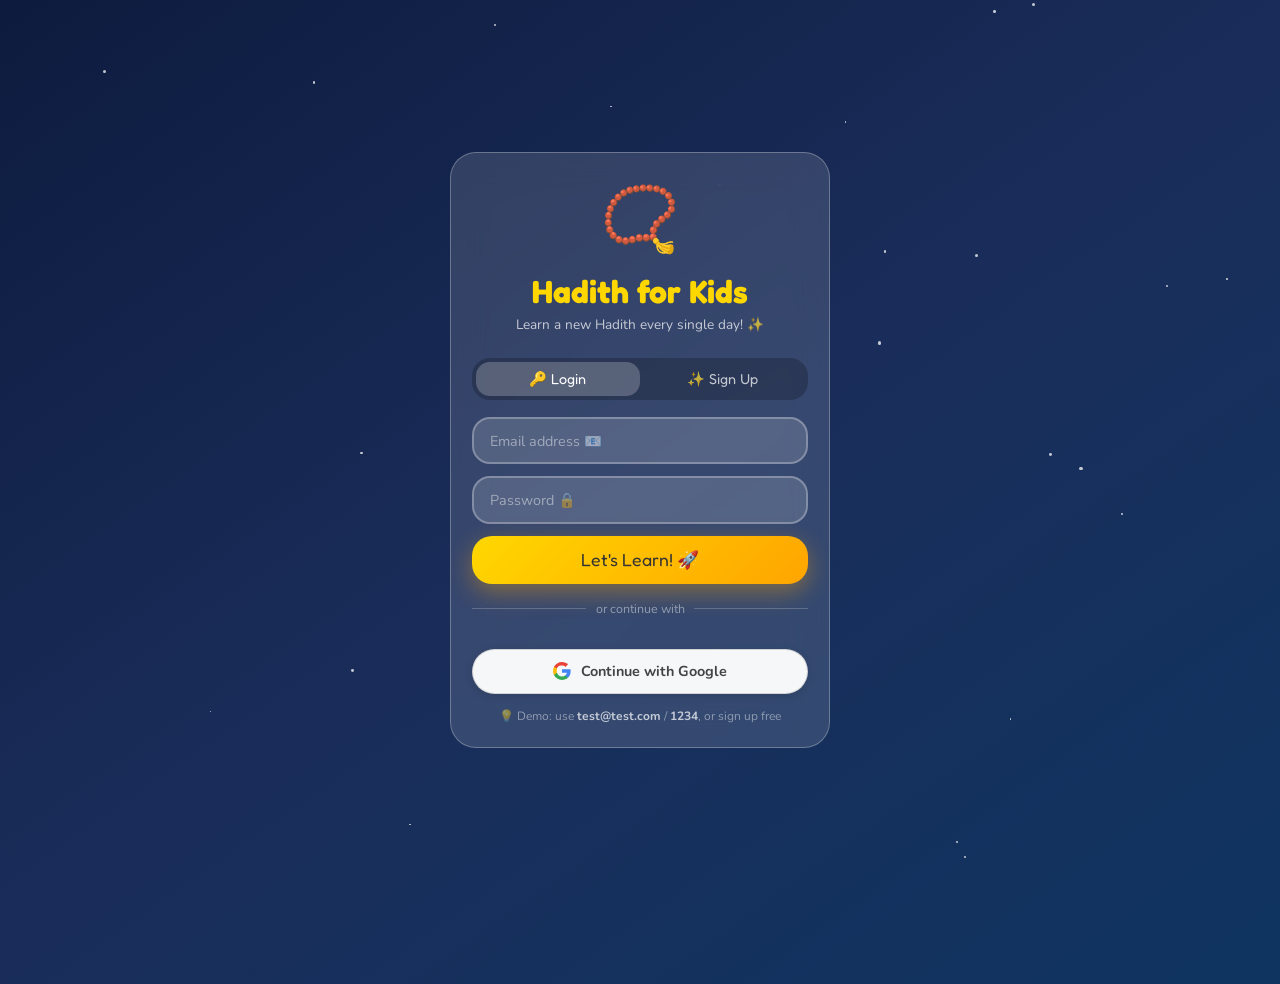
==== index.html @ 842387f3 "update all files" ====
<!DOCTYPE html>
<html lang="en">
<head>
  <meta charset="UTF-8" />
  <meta name="viewport" content="width=device-width, initial-scale=1.0" />
  <meta name="description" content="Hadith for Kids – Learn a new authentic Hadith every single day with quizzes, streaks, and badges!" />
  <title>Hadith for Kids</title>

  <!-- Google Fonts -->
  <link rel="preconnect" href="https://fonts.googleapis.com" />
  <link href="https://fonts.googleapis.com/css2?family=Fredoka+One&family=Nunito:wght@400;600;700;800&family=Amiri:wght@400;700&display=swap" rel="stylesheet" />

  <!-- Google Sign-In (GSI) -->
  <script src="https://accounts.google.com/gsi/client" async defer></script>

  <!-- App Styles -->
  <link rel="stylesheet" href="css/style.css" />

  <link rel="icon" href="data:image/svg+xml,<svg xmlns='http://www.w3.org/2000/svg' viewBox='0 0 100 100'><text y='.9em' font-size='90'>📿</text></svg>" />

</head>
<body>

  <!-- Stars background -->
  <div id="stars-bg" aria-hidden="true"></div>

  <!-- App wrapper -->
  <div id="app">

    <!-- ===== AUTH SCREEN ===== -->
    <section id="auth-screen" class="screen active">
      <div class="auth-card card-glass slide-up">
        <div class="auth-hero">
          <div class="auth-mascot">📿</div>
          <h1 class="auth-title">Hadith for Kids</h1>
          <p class="auth-sub">Learn a new Hadith every single day! ✨</p>
        </div>

        <!-- Tab toggle -->
        <div class="tab-toggle">
          <button class="tab-btn active" data-tab="login" onclick="switchTab('login')">🔑 Login</button>
          <button class="tab-btn" data-tab="signup" onclick="switchTab('signup')">✨ Sign Up</button>
        </div>

        <!-- Login form -->
        <div id="tab-login" class="tab-content active">
          <div class="form-group">
            <input type="email" id="login-email" class="input-field" placeholder="Email address 📧" autocomplete="email" />
          </div>
          <div class="form-group">
            <input type="password" id="login-password" class="input-field" placeholder="Password 🔒" autocomplete="current-password" />
          </div>
          <div id="login-error" class="error-msg hidden"></div>
          <button class="btn-primary" onclick="handleLogin()">Let's Learn! 🚀</button>
        </div>

        <!-- Sign up form -->
        <div id="tab-signup" class="tab-content hidden">
          <div class="form-group">
            <input type="text" id="signup-name" class="input-field" placeholder="Your name 😊" autocomplete="name" />
          </div>
          <div class="form-group">
            <input type="email" id="signup-email" class="input-field" placeholder="Email address 📧" autocomplete="email" />
          </div>
          <div class="form-group">
            <input type="password" id="signup-password" class="input-field" placeholder="Password 🔒" autocomplete="new-password" />
          </div>
          <div id="signup-error" class="error-msg hidden"></div>
          <button class="btn-primary" onclick="handleSignup()">Join the Journey! 🌟</button>
        </div>

        <!-- Google Sign-In -->
        <div class="divider"><span>or continue with</span></div>
        <div id="google-btn-container">
          <!-- Google One-Tap / button rendered here by GSI -->
          <div id="g_id_onload"
            data-client_id="394520757016-uearmb25qd6ofsj2ohbb96k57uudibam.apps.googleusercontent.com"
            data-context="signin"
            data-ux_mode="popup"
            data-callback="handleGoogleCredential"
            data-auto_prompt="false"
            data-itp_support="true">
          </div>
          <div class="g_id_signin"
            data-type="standard"
            data-shape="pill"
            data-theme="outline"
            data-text="continue_with"
            data-size="large"
            data-logo_alignment="left"
            data-width="320">
          </div>
          <!-- Fallback button — hidden automatically once GSI renders its iframe -->
          <button class="btn-google" id="google-fallback-btn" onclick="handleGoogleFallback()">
            <svg width="18" height="18" viewBox="0 0 18 18" fill="none" xmlns="http://www.w3.org/2000/svg" aria-hidden="true">
              <path d="M17.64 9.2c0-.637-.057-1.251-.164-1.84H9v3.481h4.844c-.209 1.125-.843 2.078-1.796 2.717v2.258h2.908C16.658 14.196 17.64 11.9 17.64 9.2z" fill="#4285F4"/>
              <path d="M9 18c2.43 0 4.467-.806 5.956-2.18l-2.909-2.259c-.806.54-1.837.86-3.047.86-2.344 0-4.328-1.584-5.036-3.711H.957v2.332C2.438 15.983 5.482 18 9 18z" fill="#34A853"/>
              <path d="M3.964 10.71A5.41 5.41 0 0 1 3.682 9c0-.593.102-1.17.282-1.71V4.958H.957A8.996 8.996 0 0 0 0 9c0 1.452.348 2.827.957 4.042l3.007-2.332z" fill="#FBBC05"/>
              <path d="M9 3.58c1.321 0 2.508.454 3.44 1.345l2.582-2.58C13.463.891 11.426 0 9 0 5.482 0 2.438 2.017.957 4.958L3.964 6.29C4.672 4.163 6.656 3.58 9 3.58z" fill="#EA4335"/>
            </svg>
            Continue with Google
          </button>
        </div>

        <p class="demo-note">💡 Demo: use <strong>test@test.com</strong> / <strong>1234</strong>, or sign up free</p>
      </div>
    </section>

    <!-- ===== MAIN APP ===== -->
    <section id="main-screen" class="screen hidden">

      <!-- Header -->
      <header class="app-header">
        <div class="header-left">
          <span class="app-logo">📿</span>
          <div>
            <div class="app-name">Hadith Kids</div>
            <div id="header-date" class="header-date"></div>
          </div>
        </div>
        <div class="header-right">
          <div id="streak-pill" class="streak-pill hidden">🔥 <span id="streak-count">0</span></div>
          <div class="avatar" id="header-avatar" title="Profile"></div>
          <button class="btn-logout" onclick="handleLogout()" title="Logout">↩</button>
        </div>
      </header>

      <!-- Streak banner -->
      <div id="streak-banner" class="streak-banner hidden slide-up"></div>

      <!-- Content area -->
      <main id="content-area">

        <!-- ── HADITH VIEW ── -->
        <div id="view-hadith" class="view active">

          <!-- Hadith card -->
          <div id="hadith-card" class="card-glass hadith-card slide-up">
            <div class="hadith-badge-row">
              <span class="today-badge">📅 Today's Hadith</span>
              <span id="hadith-source-label" class="source-label"></span>
            </div>
            <div id="loading-state" class="loading-state">
              <div class="loader"></div>
              <p>Fetching today's Hadith…</p>
            </div>
            <div id="hadith-content" class="hidden">
              <div id="hadith-emoji" class="hadith-emoji"></div>
              <div id="hadith-arabic" class="hadith-arabic"></div>
              <div id="hadith-text" class="hadith-text hadith-text-preview"></div>
              <button class="btn-read-full" id="btn-read-full" onclick="openHadithModal()">📖 Read Full Hadith</button>
              <div id="hadith-explanation" class="hadith-explanation"></div>
            </div>
            <div id="quiz-result-banner" class="quiz-result hidden"></div>
            <div id="quiz-area" class="hidden"></div>
            <div class="action-row">
              <button class="btn-action" id="btn-listen" onclick="speakHadith()">🔊 Listen</button>
              <button class="btn-action btn-quiz" id="btn-quiz" onclick="showQuiz()">🧠 Quiz</button>
              <button class="btn-action btn-learned" id="btn-learned" onclick="markLearned()">📌 Mark Learned</button>
            </div>
          </div>

          <!-- More hadiths strip -->
          <div class="section-title">📚 Recent Hadiths</div>
          <div id="recent-hadiths" class="recent-list"></div>
        </div>

        <!-- ── DASHBOARD VIEW ── -->
        <div id="view-dashboard" class="view hidden">
          <div class="card-glass slide-up" style="margin-bottom:1.2rem">
            <div class="dash-profile">
              <div class="avatar avatar-lg" id="dash-avatar"></div>
              <div>
                <div id="dash-greeting" class="dash-name"></div>
                <div class="dash-sub">Keep up the amazing work! 🌟</div>
              </div>
            </div>
            <div class="stats-grid">
              <div class="stat-card">
                <div class="stat-val" id="stat-streak">0 🔥</div>
                <div class="stat-label">Day Streak</div>
              </div>
              <div class="stat-card">
                <div class="stat-val" id="stat-learned">0 📖</div>
                <div class="stat-label">Total Learned</div>
              </div>
              <div class="stat-card">
                <div class="stat-val" id="stat-badges">0 🏅</div>
                <div class="stat-label">Badges</div>
              </div>
            </div>
            <div id="next-badge-area"></div>
          </div>

          <div class="section-title">🏅 Your Badges</div>
          <div id="badges-grid" class="badges-grid"></div>

          <button class="btn-primary" style="margin-top:1rem" onclick="switchView('hadith')">
            📖 Learn Today's Hadith!
          </button>
        </div>

      </main>

      <!-- Bottom nav -->
      <nav class="bottom-nav">
        <button class="nav-btn active" data-view="hadith" onclick="switchView('hadith')">
          <span class="nav-icon">📖</span>
          <span class="nav-label">Today</span>
          <div class="nav-dot"></div>
        </button>
        <button class="nav-btn" data-view="dashboard" onclick="switchView('dashboard')">
          <span class="nav-icon">🏅</span>
          <span class="nav-label">Progress</span>
          <div class="nav-dot"></div>
        </button>
      </nav>
    </section>

  </div><!-- /#app -->

  <!-- ===== FULL HADITH MODAL ===== -->
  <div id="hadith-modal-overlay" class="modal-overlay hidden" onclick="closeHadithModal(event)">
    <div class="modal-box card-glass" role="dialog" aria-modal="true" aria-labelledby="modal-title">
      <div class="modal-header">
        <span id="modal-source" class="modal-source-label"></span>
        <button class="modal-close-btn" onclick="closeHadithModal()" aria-label="Close">✕</button>
      </div>
      <div class="modal-body">
        <div id="modal-emoji" class="hadith-emoji" style="font-size:2.5rem;margin-bottom:.5rem"></div>
        <div id="modal-arabic" class="hadith-arabic modal-arabic"></div>
        <div id="modal-text" class="modal-full-text"></div>
        <div id="modal-explanation" class="hadith-explanation" style="margin-top:.9rem"></div>
      </div>
    </div>
  </div>

  <!-- App JS modules -->
  <script src="data.js"></script>
  <script src="auth.js"></script>
  <script src="hadith.js"></script>
  <script src="app.js"></script>
  
  <!-- Hide fallback Google button the moment GSI injects its iframe -->
  <script>
    (function () {
      const fallback = document.getElementById('google-fallback-btn');
      const container = document.getElementById('google-btn-container');

      // Watch for GSI injecting its iframe into the container
      const observer = new MutationObserver(() => {
        if (container.querySelector('iframe')) {
          fallback.style.display = 'none';
          observer.disconnect();
        }
      });
      observer.observe(container, { childList: true, subtree: true });

      // Hard fallback: if GSI never fires within 3s, give up watching
      setTimeout(() => observer.disconnect(), 3000);
    })();
  </script>

</body>
</html>
---- css/style.css ----
/* ============================================================
   HADITH FOR KIDS — style.css
   Night-sky theme · glassmorphism · kid-friendly
   ============================================================ */

@import url('https://fonts.googleapis.com/css2?family=Fredoka+One&family=Nunito:wght@400;600;700;800&family=Amiri:wght@400;700&display=swap');

/* ---------- Reset & Root ---------- */
*, *::before, *::after { box-sizing: border-box; margin: 0; padding: 0; }

:root {
  --sky-1: #0d1b3e;
  --sky-2: #1a2d5a;
  --sky-3: #0f3460;
  --gold:  #FFD700;
  --gold2: #FFA500;
  --white: #ffffff;
  --glass-bg: rgba(255,255,255,0.13);
  --glass-border: rgba(255,255,255,0.28);
  --text-main: #ffffff;
  --text-muted: rgba(255,255,255,0.72);
  --text-dim:   rgba(255,255,255,0.45);
  --green: #4CAF50;
  --red:   #f44336;
  --radius-card: 26px;
  --radius-btn:  20px;
  --font-display: 'Fredoka One', cursive;
  --font-body:    'Nunito', sans-serif;
  --font-arabic:  'Amiri', serif;
}

html { font-size: 16px; }

body {
  font-family: var(--font-body);
  background: linear-gradient(145deg, var(--sky-1) 0%, var(--sky-2) 50%, var(--sky-3) 100%);
  min-height: 100vh;
  color: var(--text-main);
  overflow-x: hidden;
}

/* ---------- Stars background ---------- */
#stars-bg {
  position: fixed; inset: 0; z-index: 0;
  pointer-events: none; overflow: hidden;
}
.star {
  position: absolute; border-radius: 50%;
  background: rgba(255,255,255,0.75);
  animation: twinkle var(--dur, 3s) var(--delay, 0s) ease-in-out infinite;
}
@keyframes twinkle {
  0%,100% { opacity:.25; transform:scale(1); }
  50%      { opacity:1;   transform:scale(1.6); }
}

/* ---------- Layout ---------- */
#app {
  position: relative; z-index: 1;
  max-width: 480px; margin: 0 auto;
  padding: 0 16px 84px;
  min-height: 100vh;
}

/* ---------- Screens ---------- */
.screen { width: 100%; }
.screen.hidden { display: none !important; }
.screen.active { display: block; }

/* ---------- Glass Card ---------- */
.card-glass {
  background: var(--glass-bg);
  backdrop-filter: blur(18px);
  -webkit-backdrop-filter: blur(18px);
  border: 1.5px solid var(--glass-border);
  border-radius: var(--radius-card);
  padding: 1.4rem 1.3rem;
}

/* ---------- Animations ---------- */
@keyframes slideUp {
  from { opacity:0; transform:translateY(28px); }
  to   { opacity:1; transform:translateY(0); }
}
@keyframes bounce {
  0%,100% { transform:translateY(0); }
  50%      { transform:translateY(-10px); }
}
@keyframes popIn {
  0%  { opacity:0; transform:scale(0.5) translateY(-16px); }
  70% { transform:scale(1.08) translateY(4px); }
  100%{ opacity:1; transform:scale(1) translateY(0); }
}
@keyframes spin {
  to { transform: rotate(360deg); }
}

.slide-up  { animation: slideUp .55s ease both; }
.pop-in    { animation: popIn  .5s  ease both; }

/* ============================================================
   AUTH SCREEN
   ============================================================ */
#auth-screen {
  display: flex;
  align-items: center;
  justify-content: center;
  min-height: 100vh;
  padding: 2rem 0;
}
.auth-card { max-width: 380px; width: 100%; }

.auth-hero  { text-align: center; margin-bottom: 1.5rem; }
.auth-mascot {
  font-size: 64px; display: block; margin-bottom: .5rem;
  animation: bounce 2.5s ease-in-out infinite;
}
.auth-title {
  font-family: var(--font-display);
  font-size: 2rem; color: var(--gold);
}
.auth-sub { font-size: .85rem; color: var(--text-muted); margin-top: .25rem; }

/* Tab toggle */
.tab-toggle {
  display: flex;
  background: rgba(0,0,0,0.22);
  border-radius: 18px;
  padding: 4px;
  margin-bottom: 1.1rem;
}
.tab-btn {
  flex: 1; padding: .5rem;
  background: transparent; border: none;
  border-radius: 14px; cursor: pointer;
  font-family: var(--font-display); font-size: .9rem;
  color: var(--text-muted); transition: all .22s;
}
.tab-btn.active {
  background: rgba(255,255,255,0.22);
  color: var(--white);
}

/* Tab content */
.tab-content.hidden { display: none; }
.tab-content.active { display: block; }

/* Form inputs */
.form-group { margin-bottom: .75rem; }
.input-field {
  width: 100%; padding: .72rem 1rem;
  background: rgba(255,255,255,0.15);
  border: 2px solid rgba(255,255,255,0.28);
  border-radius: 18px;
  color: var(--white); font-family: var(--font-body); font-size: .9rem;
  outline: none; transition: border-color .2s;
}
.input-field::placeholder { color: rgba(255,255,255,0.45); }
.input-field:focus { border-color: rgba(255,215,0,.7); }

/* Error msg */
.error-msg {
  background: rgba(244,67,54,.22);
  border: 1px solid rgba(244,67,54,.45);
  border-radius: 14px;
  padding: .5rem .85rem;
  font-size: .82rem; color: #FFCDD2;
  margin-bottom: .7rem;
}
.error-msg.hidden { display: none; }

/* Primary button */
.btn-primary {
  width: 100%; padding: .85rem;
  background: linear-gradient(135deg, var(--gold), var(--gold2));
  border: none; border-radius: var(--radius-btn);
  color: #333; font-family: var(--font-display); font-size: 1.1rem;
  cursor: pointer;
  box-shadow: 0 8px 24px rgba(255,165,0,.38);
  transition: transform .18s, box-shadow .18s;
}
.btn-primary:hover  { transform: translateY(-2px); box-shadow: 0 12px 28px rgba(255,165,0,.5); }
.btn-primary:active { transform: scale(.97); }

/* Divider */
.divider {
  display: flex; align-items: center;
  gap: .6rem; margin: 1rem 0;
  color: var(--text-dim); font-size: .78rem;
}
.divider::before, .divider::after {
  content: ''; flex: 1;
  height: 1px; background: rgba(255,255,255,.2);
}

/* Google button (fallback) */
.btn-google {
  width: 100%; padding: .72rem 1rem;
  background: rgba(255,255,255,.96);
  border: 1.5px solid rgba(0,0,0,.15);
  border-radius: 50px;
  color: #444; font-family: var(--font-body); font-size: .9rem; font-weight: 700;
  display: flex; align-items: center; justify-content: center; gap: 10px;
  cursor: pointer; transition: background .18s, box-shadow .18s;
  box-shadow: 0 2px 8px rgba(0,0,0,.12);
}
.btn-google:hover { background: #f5f5f5; box-shadow: 0 4px 14px rgba(0,0,0,.18); }

/* GIS rendered button wrapper alignment */
#google-btn-container { display: flex; flex-direction: column; align-items: center; gap: .5rem; }
.g_id_signin { width: 100% !important; }

.demo-note {
  margin-top: .9rem; text-align: center;
  font-size: .75rem; color: var(--text-dim);
}
.demo-note strong { color: var(--text-muted); }

/* ============================================================
   MAIN APP — HEADER
   ============================================================ */
.app-header {
  display: flex; align-items: center;
  justify-content: space-between;
  padding: 1.1rem 0 .9rem;
}
.header-left { display: flex; align-items: center; gap: 10px; }
.app-logo   { font-size: 1.6rem; }
.app-name   { font-family: var(--font-display); font-size: 1.2rem; color: var(--gold); line-height: 1; }
.header-date{ font-size: .72rem; color: var(--text-muted); }

.header-right { display: flex; align-items: center; gap: 8px; }

.streak-pill {
  background: rgba(255,80,0,.28);
  border: 2px solid rgba(255,150,0,.5);
  border-radius: 20px; padding: .22rem .7rem;
  font-family: var(--font-display); font-size: .85rem; color: var(--gold);
}
.streak-pill.hidden { display: none; }

/* Avatar */
.avatar {
  width: 38px; height: 38px; border-radius: 50%;
  display: flex; align-items: center; justify-content: center;
  font-size: .95rem; font-weight: 800; color: #fff;
  border: 2.5px solid rgba(255,255,255,.6);
  box-shadow: 0 3px 10px rgba(0,0,0,.2);
  flex-shrink: 0; cursor: default;
  font-family: var(--font-body);
}
.avatar-lg { width: 58px; height: 58px; font-size: 1.4rem; }

/* Logout */
.btn-logout {
  background: rgba(255,255,255,.1);
  border: 1px solid rgba(255,255,255,.22);
  border-radius: 14px; padding: .25rem .65rem;
  color: rgba(255,255,255,.65); font-size: 1rem; cursor: pointer;
  transition: background .18s;
}
.btn-logout:hover { background: rgba(255,255,255,.2); }

/* Streak banner */
.streak-banner {
  background: linear-gradient(135deg, rgba(255,80,0,.36), rgba(255,200,0,.24));
  border: 2px solid rgba(255,200,0,.45);
  border-radius: 22px; padding: .75rem 1.1rem;
  margin-bottom: 1rem; text-align: center;
  font-family: var(--font-display); font-size: 1rem; color: var(--gold);
}
.streak-banner.hidden { display: none; }

/* ============================================================
   HADITH CARD
   ============================================================ */
.hadith-card { margin-bottom: 1.2rem; }

.hadith-badge-row {
  display: flex; justify-content: space-between;
  align-items: center; margin-bottom: 1rem;
}
.today-badge {
  background: rgba(255,255,255,.22);
  border-radius: 20px; padding: .28rem .75rem;
  font-size: .75rem; color: #fff; font-weight: 700;
}
.source-label { font-size: .7rem; color: var(--text-dim); font-style: italic; }

/* Loading */
.loading-state {
  text-align: center; padding: 2rem 1rem;
  display: flex; flex-direction: column; align-items: center; gap: 1rem;
  color: var(--text-muted); font-size: .9rem;
}
.loader {
  width: 36px; height: 36px;
  border: 3.5px solid rgba(255,255,255,.2);
  border-top-color: var(--gold);
  border-radius: 50%;
  animation: spin .9s linear infinite;
}

/* Hadith content */
.hadith-emoji {
  font-size: 60px; text-align: center; margin-bottom: .6rem;
  animation: bounce 2.5s ease-in-out infinite;
}
.hadith-arabic {
  font-family: var(--font-arabic);
  font-size: 1.35rem; direction: rtl;
  text-align: center; line-height: 2;
  background: rgba(0,0,0,.14);
  border-radius: 16px; padding: .75rem 1rem;
  margin-bottom: .9rem; color: #fff; letter-spacing: .5px;
}
.hadith-text {
  font-family: var(--font-display);
  font-size: 1.15rem; color: var(--gold);
  text-align: center; line-height: 1.45;
  margin-bottom: .75rem;
}
.hadith-explanation {
  font-size: .88rem; color: rgba(255,255,255,.88);
  line-height: 1.65;
  background: rgba(0,0,0,.1);
  border-radius: 16px; padding: .75rem 1rem;
  margin-bottom: .5rem;
}

/* Quiz result */
.quiz-result {
  border-radius: 16px; padding: .7rem 1rem;
  text-align: center; margin-bottom: .9rem;
  font-family: var(--font-display); font-size: 1rem;
}
.quiz-result.correct {
  background: rgba(76,175,80,.3);
  border: 2px solid var(--green);
  color: #b9f6ca;
}
.quiz-result.wrong {
  background: rgba(244,67,54,.25);
  border: 2px solid var(--red);
  color: #ffcdd2;
}
.quiz-result.hidden { display: none; }

/* Quiz area */
#quiz-area { margin-bottom: .9rem; }
.quiz-question {
  font-family: var(--font-display);
  font-size: 1rem; color: #fff; margin-bottom: .9rem;
}
.quiz-options { display: flex; flex-direction: column; gap: 9px; }
.quiz-option {
  background: rgba(255,255,255,.17);
  border: 2px solid rgba(255,255,255,.28);
  border-radius: 15px; padding: .6rem .95rem;
  color: #fff; font-family: var(--font-body); font-size: .88rem;
  text-align: left; cursor: pointer; transition: all .18s;
}
.quiz-option:hover  { background: rgba(255,255,255,.28); }
.quiz-option.selected{ border-color: var(--gold); background: rgba(255,215,0,.2); }
.quiz-option.correct { border-color: var(--green); background: rgba(76,175,80,.3); }
.quiz-option.wrong   { border-color: var(--red);   background: rgba(244,67,54,.25); }
.quiz-submit {
  margin-top: .85rem; width: 100%;
  background: rgba(255,215,0,.22);
  border: 2px solid rgba(255,215,0,.5);
  border-radius: 18px; padding: .65rem;
  color: var(--gold); font-family: var(--font-display); font-size: .95rem;
  cursor: pointer; transition: all .2s;
}
.quiz-submit:disabled { opacity: .45; cursor: default; }
.quiz-submit:not(:disabled):hover { background: rgba(255,215,0,.35); }

/* Action row */
.action-row {
  display: flex; gap: 9px; flex-wrap: wrap;
  margin-top: .6rem;
}
.btn-action {
  flex: 1; min-width: 100px;
  background: rgba(255,255,255,.18);
  border: 2px solid rgba(255,255,255,.35);
  border-radius: 18px; padding: .58rem .5rem;
  color: #fff; font-family: var(--font-display); font-size: .88rem;
  cursor: pointer; transition: all .2s;
}
.btn-action:hover { background: rgba(255,255,255,.3); }
.btn-quiz { border-color: rgba(255,215,0,.55); color: var(--gold); }
.btn-learned { }
.btn-learned.done {
  background: rgba(76,175,80,.35);
  border-color: var(--green); color: #b9f6ca;
  cursor: default;
}
.btn-action.speaking { background: rgba(255,255,255,.35); }

/* Recent hadiths */
.section-title {
  font-family: var(--font-display);
  font-size: 1rem; color: rgba(255,255,255,.72);
  margin-bottom: .7rem;
}
.recent-list { display: flex; flex-direction: column; gap: 10px; margin-bottom: 1rem; }
.recent-item {
  background: rgba(255,255,255,.1);
  border: 1px solid rgba(255,255,255,.18);
  border-radius: 18px; padding: .75rem 1rem;
  display: flex; align-items: center; gap: 12px;
}
.recent-emoji { font-size: 1.6rem; flex-shrink: 0; }
.recent-text  { font-family: var(--font-display); font-size: .85rem; color: var(--gold); line-height: 1.3; }
.recent-src   { font-size: .7rem; color: var(--text-dim); margin-top: 2px; }

/* ============================================================
   DASHBOARD
   ============================================================ */
.dash-profile {
  display: flex; align-items: center; gap: 14px;
  margin-bottom: 1.1rem;
}
.dash-name { font-family: var(--font-display); font-size: 1.25rem; color: #fff; }
.dash-sub  { font-size: .8rem; color: var(--text-muted); }

.stats-grid {
  display: grid; grid-template-columns: repeat(3,1fr);
  gap: 10px; margin-bottom: 1.1rem;
}
.stat-card {
  background: rgba(0,0,0,.18);
  border-radius: 18px; padding: .75rem .5rem;
  text-align: center;
}
.stat-val   { font-family: var(--font-display); font-size: 1.25rem; color: var(--gold); }
.stat-label { font-size: .68rem; color: var(--text-muted); margin-top: 2px; }

/* Next badge progress */
#next-badge-area { }
.next-badge-label {
  font-size: .78rem; color: var(--text-muted);
  margin-bottom: 5px;
}
.progress-bar-wrap {
  background: rgba(255,255,255,.2);
  border-radius: 20px; height: 11px; overflow: hidden;
}
.progress-bar-fill {
  height: 100%; border-radius: 20px;
  transition: width 1s cubic-bezier(.4,0,.2,1);
  position: relative;
}
.progress-knob {
  position: absolute; right: 0; top: 50%;
  transform: translate(50%,-50%);
  width: 15px; height: 15px; border-radius: 50%;
  background: #fff; border: 3px solid currentColor;
  box-shadow: 0 2px 6px rgba(0,0,0,.2);
}

/* Badges grid */
.badges-grid {
  display: grid; grid-template-columns: 1fr 1fr;
  gap: 11px; margin-bottom: .5rem;
}
.badge-card {
  border-radius: 20px; padding: .9rem .75rem;
  text-align: center; transition: all .3s;
}
.badge-card.earned {
  border-width: 2px; border-style: solid;
  transform: scale(1.02);
}
.badge-card.locked {
  background: rgba(255,255,255,.08);
  border: 2px dashed rgba(255,255,255,.25);
  opacity: .75;
}
.badge-emoji { font-size: 2.2rem; margin-bottom: 6px; }
.badge-card.locked .badge-emoji { filter: grayscale(1) opacity(.4); }
.badge-name {
  font-family: var(--font-display); font-size: .85rem;
  margin-bottom: 3px;
}
.badge-desc { font-size: .7rem; color: var(--text-muted); margin-bottom: 7px; }
.badge-earned-label { font-size: .75rem; font-weight: 700; }

/* ============================================================
   BOTTOM NAV
   ============================================================ */
.bottom-nav {
  position: fixed; bottom: 0; left: 0; right: 0;
  background: rgba(10,14,40,.94);
  backdrop-filter: blur(18px);
  border-top: 1px solid rgba(255,255,255,.1);
  display: flex; z-index: 100;
}
.nav-btn {
  flex: 1; padding: .7rem .5rem .55rem;
  background: transparent; border: none; cursor: pointer;
  display: flex; flex-direction: column; align-items: center; gap: 3px;
  opacity: .5; transition: opacity .2s;
}
.nav-btn.active { opacity: 1; }
.nav-icon  { font-size: 1.3rem; }
.nav-label { font-family: var(--font-display); font-size: .7rem; color: var(--gold); }
.nav-dot {
  width: 18px; height: 3px; border-radius: 2px;
  background: transparent; margin-top: 2px;
  transition: background .2s;
}
.nav-btn.active .nav-dot { background: var(--gold); }

/* ============================================================
   VIEWS
   ============================================================ */
.view { display: none; }
.view.active { display: block; }

/* ============================================================
   UTILITIES
   ============================================================ */
.hidden { display: none !important; }

/* Scrollbar */
::-webkit-scrollbar { width: 5px; }
::-webkit-scrollbar-track  { background: transparent; }
::-webkit-scrollbar-thumb  { background: rgba(255,255,255,.2); border-radius: 10px; }

/* ============================================================
   RESPONSIVE
   ============================================================ */
@media (max-width: 380px) {
  .stats-grid { grid-template-columns: 1fr 1fr; }
  .badges-grid { grid-template-columns: 1fr 1fr; }
  .btn-action { font-size: .78rem; }
}

/* streak-banner styles defined above near line 265 */

/* ============================================================
   READ FULL BUTTON
   ============================================================ */
.hadith-text-preview {
  display: -webkit-box;
  -webkit-line-clamp: 3;
  -webkit-box-orient: vertical;
  overflow: hidden;
}

.btn-read-full {
  display: inline-block;
  margin: .35rem 0 .7rem;
  padding: .3rem .9rem;
  background: rgba(255, 215, 0, .15);
  border: 1.5px solid rgba(255, 215, 0, .5);
  border-radius: 20px;
  color: var(--gold);
  font-family: var(--font-display);
  font-size: .8rem;
  cursor: pointer;
  transition: background .18s, transform .15s;
}
.btn-read-full:hover {
  background: rgba(255, 215, 0, .28);
  transform: translateY(-1px);
}

/* ============================================================
   HADITH MODAL
   ============================================================ */
.modal-overlay {
  position: fixed; inset: 0; z-index: 500;
  background: rgba(5, 10, 30, .75);
  backdrop-filter: blur(6px);
  -webkit-backdrop-filter: blur(6px);
  display: flex; align-items: center; justify-content: center;
  padding: 1.2rem;
  animation: fadeIn .22s ease both;
}
.modal-overlay.hidden { display: none !important; }

@keyframes fadeIn {
  from { opacity: 0; }
  to   { opacity: 1; }
}

.modal-box {
  width: 100%; max-width: 460px;
  max-height: 82vh;
  display: flex; flex-direction: column;
  animation: modalSlideUp .28s cubic-bezier(.34,1.3,.64,1) both;
  padding: 0;
  overflow: hidden;
}

@keyframes modalSlideUp {
  from { opacity: 0; transform: translateY(40px) scale(.96); }
  to   { opacity: 1; transform: translateY(0)   scale(1); }
}

.modal-header {
  display: flex; align-items: center; justify-content: space-between;
  padding: 1rem 1.2rem .75rem;
  border-bottom: 1px solid rgba(255,255,255,.12);
  flex-shrink: 0;
}
.modal-source-label {
  font-size: .75rem; color: var(--text-dim); font-style: italic;
}
.modal-close-btn {
  width: 32px; height: 32px; border-radius: 50%;
  background: rgba(255,255,255,.12);
  border: 1px solid rgba(255,255,255,.22);
  color: rgba(255,255,255,.8); font-size: .95rem;
  cursor: pointer; display: flex; align-items: center; justify-content: center;
  transition: background .18s, transform .15s;
  flex-shrink: 0;
}
.modal-close-btn:hover { background: rgba(255,255,255,.25); transform: scale(1.1); }

.modal-body {
  overflow-y: auto; padding: 1rem 1.2rem 1.4rem;
  -webkit-overflow-scrolling: touch;
}
.modal-body::-webkit-scrollbar { width: 4px; }
.modal-body::-webkit-scrollbar-thumb { background: rgba(255,255,255,.2); border-radius: 4px; }

.modal-arabic {
  font-size: 1.45rem !important;
  margin-bottom: 1rem !important;
}

.modal-full-text {
  font-family: var(--font-display);
  font-size: 1.1rem; color: var(--gold);
  line-height: 1.6; text-align: center;
  background: rgba(0,0,0,.12);
  border-radius: 16px; padding: .9rem 1rem;
}
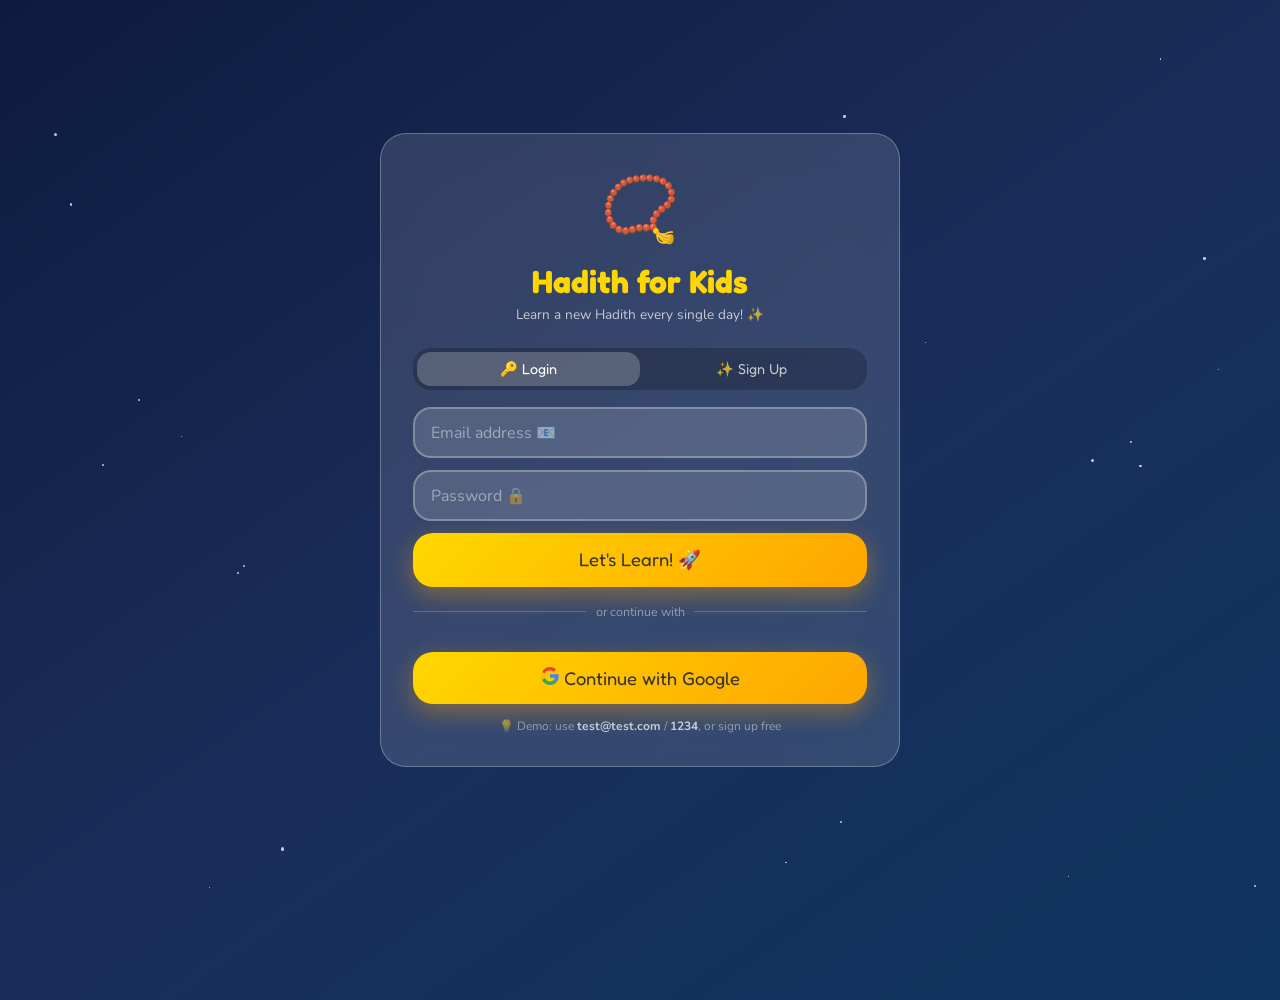
==== commit 3a68c947: "update all files" ====
--- a/index.html
+++ b/index.html
@@ -91,7 +91,7 @@
             data-width="320">
           </div>
           <!-- Fallback button — hidden automatically once GSI renders its iframe -->
-          <button class="btn-google" id="google-fallback-btn" onclick="handleGoogleFallback()">
+          <button class="btn-primary" id="google-fallback-btn" onclick="handleGoogleFallback()">
             <svg width="18" height="18" viewBox="0 0 18 18" fill="none" xmlns="http://www.w3.org/2000/svg" aria-hidden="true">
               <path d="M17.64 9.2c0-.637-.057-1.251-.164-1.84H9v3.481h4.844c-.209 1.125-.843 2.078-1.796 2.717v2.258h2.908C16.658 14.196 17.64 11.9 17.64 9.2z" fill="#4285F4"/>
               <path d="M9 18c2.43 0 4.467-.806 5.956-2.18l-2.909-2.259c-.806.54-1.837.86-3.047.86-2.344 0-4.328-1.584-5.036-3.711H.957v2.332C2.438 15.983 5.482 18 9 18z" fill="#34A853"/>
--- a/css/style.css
+++ b/css/style.css
@@ -29,14 +29,19 @@
   --font-arabic:  'Amiri', serif;
 }
 
-html { font-size: 16px; }
+html {
+  font-size: 16px;
+}
 
 body {
   font-family: var(--font-body);
   background: linear-gradient(145deg, var(--sky-1) 0%, var(--sky-2) 50%, var(--sky-3) 100%);
   min-height: 100vh;
+  min-height: 100dvh; /* respect dynamic viewport on mobile browsers */
   color: var(--text-main);
   overflow-x: hidden;
+  -webkit-text-size-adjust: 100%; /* prevent iOS auto font-size boost */
+  text-size-adjust: 100%;
 }
 
 /* ---------- Stars background ---------- */
@@ -60,6 +65,15 @@
   max-width: 480px; margin: 0 auto;
   padding: 0 16px 84px;
   min-height: 100vh;
+  min-height: 100dvh;
+}
+
+/* On tablet / desktop: allow slightly wider card and breathing room */
+@media (min-width: 600px) {
+  #app { max-width: 560px; padding: 0 24px 84px; }
+}
+@media (min-width: 900px) {
+  #app { max-width: 640px; padding: 0 32px 100px; }
 }
 
 /* ---------- Screens ---------- */
@@ -106,9 +120,17 @@
   align-items: center;
   justify-content: center;
   min-height: 100vh;
-  padding: 2rem 0;
-}
-.auth-card { max-width: 380px; width: 100%; }
+  min-height: 100dvh;
+  padding: 1.5rem 16px;
+}
+.auth-card {
+  max-width: 380px; width: 100%;
+}
+
+/* Tablet+: wider auth card */
+@media (min-width: 600px) {
+  .auth-card { max-width: 440px; }
+}
 
 .auth-hero  { text-align: center; margin-bottom: 1.5rem; }
 .auth-mascot {
@@ -135,6 +157,8 @@
   border-radius: 14px; cursor: pointer;
   font-family: var(--font-display); font-size: .9rem;
   color: var(--text-muted); transition: all .22s;
+  touch-action: manipulation;
+  -webkit-tap-highlight-color: transparent;
 }
 .tab-btn.active {
   background: rgba(255,255,255,0.22);
@@ -148,12 +172,17 @@
 /* Form inputs */
 .form-group { margin-bottom: .75rem; }
 .input-field {
-  width: 100%; padding: .72rem 1rem;
+  width: 100%; padding: .78rem 1rem;
   background: rgba(255,255,255,0.15);
   border: 2px solid rgba(255,255,255,0.28);
   border-radius: 18px;
-  color: var(--white); font-family: var(--font-body); font-size: .9rem;
+  color: var(--white); font-family: var(--font-body);
+  /* 16px minimum prevents iOS Safari from zooming on focus */
+  font-size: max(1rem, 16px);
   outline: none; transition: border-color .2s;
+  /* Remove iOS default styling */
+  -webkit-appearance: none;
+  appearance: none;
 }
 .input-field::placeholder { color: rgba(255,255,255,0.45); }
 .input-field:focus { border-color: rgba(255,215,0,.7); }
@@ -178,6 +207,8 @@
   cursor: pointer;
   box-shadow: 0 8px 24px rgba(255,165,0,.38);
   transition: transform .18s, box-shadow .18s;
+  touch-action: manipulation;
+  -webkit-tap-highlight-color: transparent;
 }
 .btn-primary:hover  { transform: translateY(-2px); box-shadow: 0 12px 28px rgba(255,165,0,.5); }
 .btn-primary:active { transform: scale(.97); }
@@ -207,7 +238,7 @@
 .btn-google:hover { background: #f5f5f5; box-shadow: 0 4px 14px rgba(0,0,0,.18); }
 
 /* GIS rendered button wrapper alignment */
-#google-btn-container { display: flex; flex-direction: column; align-items: center; gap: .5rem; }
+#google-btn-container { display: flex; flex-direction: column; align-items: stretch; gap: .5rem; }
 .g_id_signin { width: 100% !important; }
 
 .demo-note {
@@ -387,6 +418,8 @@
   border-radius: 18px; padding: .58rem .5rem;
   color: #fff; font-family: var(--font-display); font-size: .88rem;
   cursor: pointer; transition: all .2s;
+  touch-action: manipulation;
+  -webkit-tap-highlight-color: transparent;
 }
 .btn-action:hover { background: rgba(255,255,255,.3); }
 .btn-quiz { border-color: rgba(255,215,0,.55); color: var(--gold); }
@@ -494,14 +527,21 @@
   position: fixed; bottom: 0; left: 0; right: 0;
   background: rgba(10,14,40,.94);
   backdrop-filter: blur(18px);
+  -webkit-backdrop-filter: blur(18px);
   border-top: 1px solid rgba(255,255,255,.1);
   display: flex; z-index: 100;
+  /* iPhone notch / home-bar safe area */
+  padding-bottom: env(safe-area-inset-bottom, 0px);
 }
 .nav-btn {
   flex: 1; padding: .7rem .5rem .55rem;
   background: transparent; border: none; cursor: pointer;
   display: flex; flex-direction: column; align-items: center; gap: 3px;
   opacity: .5; transition: opacity .2s;
+  /* ensure large enough tap target */
+  min-height: 56px;
+  touch-action: manipulation;
+  -webkit-tap-highlight-color: transparent;
 }
 .nav-btn.active { opacity: 1; }
 .nav-icon  { font-size: 1.3rem; }
@@ -513,6 +553,11 @@
 }
 .nav-btn.active .nav-dot { background: var(--gold); }
 
+/* Account for safe area in app bottom padding */
+@supports (padding-bottom: env(safe-area-inset-bottom)) {
+  #app { padding-bottom: calc(84px + env(safe-area-inset-bottom)); }
+}
+
 /* ============================================================
    VIEWS
    ============================================================ */
@@ -530,12 +575,105 @@
 ::-webkit-scrollbar-thumb  { background: rgba(255,255,255,.2); border-radius: 10px; }
 
 /* ============================================================
-   RESPONSIVE
-   ============================================================ */
-@media (max-width: 380px) {
-  .stats-grid { grid-template-columns: 1fr 1fr; }
-  .badges-grid { grid-template-columns: 1fr 1fr; }
-  .btn-action { font-size: .78rem; }
+   RESPONSIVE — SCALE UP ONLY, NOTHING SHRINKS
+   ============================================================ */
+
+/* ── Tablet (600px+) ── */
+@media (min-width: 600px) {
+  #app            { max-width: 580px; padding: 0 24px 90px; }
+  .auth-card      { max-width: 460px; }
+  .modal-box      { max-width: 500px; }
+}
+
+/* ── Tablet landscape / small desktop (768px+) ── */
+@media (min-width: 768px) {
+  #app            { max-width: 660px; padding: 0 32px 100px; }
+  .auth-card      { max-width: 520px; }
+
+  /* Header */
+  .app-header     { padding: 1.3rem 0 1rem; }
+  .app-name       { font-size: 1.35rem; }
+  .app-logo       { font-size: 1.9rem; }
+  .header-date    { font-size: .8rem; }
+  .streak-pill    { font-size: .95rem; padding: .28rem .9rem; }
+  .avatar         { width: 44px; height: 44px; }
+
+  /* Cards */
+  .card-glass     { padding: 1.8rem 1.7rem; }
+
+  /* Hadith */
+  .hadith-emoji   { font-size: 72px; }
+  .hadith-arabic  { font-size: 1.5rem; }
+  .hadith-text    { font-size: 1.2rem; }
+  .hadith-explanation { font-size: .95rem; }
+
+  /* Action buttons — keep all 3 in one row, never wrap */
+  .action-row     { flex-wrap: nowrap; gap: 12px; }
+  .btn-action     { font-size: .95rem; padding: .7rem .8rem; min-width: 0; }
+
+  /* Quiz */
+  .quiz-question  { font-size: 1.05rem; }
+  .quiz-option    { font-size: .92rem; padding: .7rem 1.1rem; }
+
+  /* Dashboard */
+  .stat-val       { font-size: 1.4rem; }
+  .stat-label     { font-size: .75rem; }
+  .dash-name      { font-size: 1.4rem; }
+  .avatar-lg      { width: 68px; height: 68px; font-size: 1.6rem; }
+
+  /* Badges — 2 per row stays fine, just bigger cards */
+  .badge-emoji    { font-size: 2.6rem; }
+  .badge-name     { font-size: .92rem; }
+  .badge-desc     { font-size: .76rem; }
+
+  /* Modal */
+  .modal-box      { max-width: 540px; max-height: 88vh; }
+  .modal-full-text{ font-size: 1.15rem; }
+  .modal-arabic   { font-size: 1.6rem !important; }
+
+  /* Buttons */
+  .btn-primary    { font-size: 1.15rem; padding: .95rem; }
+  .btn-read-full  { font-size: .88rem; padding: .38rem 1.1rem; }
+
+  /* Recent list */
+  .recent-item    { padding: .9rem 1.2rem; }
+  .recent-emoji   { font-size: 1.8rem; }
+  .recent-text    { font-size: .92rem; }
+
+  /* Nav */
+  .nav-icon       { font-size: 1.5rem; }
+  .nav-label      { font-size: .78rem; }
+}
+
+/* ── Desktop (1024px+) ── */
+@media (min-width: 1024px) {
+  #app            { max-width: 740px; padding: 0 40px 100px; }
+
+  .hadith-emoji   { font-size: 80px; }
+  .hadith-arabic  { font-size: 1.65rem; }
+  .hadith-text    { font-size: 1.25rem; }
+  .card-glass     { padding: 2rem 2rem; }
+
+  .stat-val       { font-size: 1.55rem; }
+  .badges-grid    { grid-template-columns: repeat(4, 1fr); gap: 14px; }
+  .badge-emoji    { font-size: 2.8rem; }
+
+  .modal-box      { max-width: 600px; }
+  .modal-full-text{ font-size: 1.2rem; }
+  .modal-arabic   { font-size: 1.75rem !important; }
+}
+
+/* ── Touch device: remove sticky hover states ── */
+@media (hover: none) and (pointer: coarse) {
+  .btn-primary:hover,
+  .btn-action:hover,
+  .quiz-option:hover,
+  .btn-read-full:hover,
+  .btn-google:hover,
+  .btn-logout:hover,
+  .modal-close-btn:hover { transform: none; box-shadow: none; }
+  .btn-primary:active { transform: scale(.97); }
+  .btn-action:active  { background: rgba(255,255,255,.3); }
 }
 
 /* streak-banner styles defined above near line 265 */
@@ -548,6 +686,13 @@
   -webkit-line-clamp: 3;
   -webkit-box-orient: vertical;
   overflow: hidden;
+}
+
+/* Append closing quote visually after clamped text */
+.hadith-text-preview::after {
+  content: '"';
+  font-family: var(--font-display);
+  color: var(--gold);
 }
 
 .btn-read-full {
@@ -577,7 +722,7 @@
   backdrop-filter: blur(6px);
   -webkit-backdrop-filter: blur(6px);
   display: flex; align-items: center; justify-content: center;
-  padding: 1.2rem;
+  padding: 1rem;
   animation: fadeIn .22s ease both;
 }
 .modal-overlay.hidden { display: none !important; }
@@ -589,11 +734,24 @@
 
 .modal-box {
   width: 100%; max-width: 460px;
-  max-height: 82vh;
+  /* Use dvh so the modal respects the actual visible viewport on mobile */
+  max-height: 90dvh;
+  max-height: 90vh; /* fallback */
   display: flex; flex-direction: column;
   animation: modalSlideUp .28s cubic-bezier(.34,1.3,.64,1) both;
   padding: 0;
   overflow: hidden;
+}
+
+/* On very small phones: full-screen sheet instead of centered dialog */
+@media (max-height: 600px), (max-width: 360px) {
+  .modal-overlay { align-items: flex-end; padding: 0; }
+  .modal-box {
+    max-width: 100%; width: 100%;
+    max-height: 94dvh; max-height: 94vh;
+    border-bottom-left-radius: 0;
+    border-bottom-right-radius: 0;
+  }
 }
 
 @keyframes modalSlideUp {
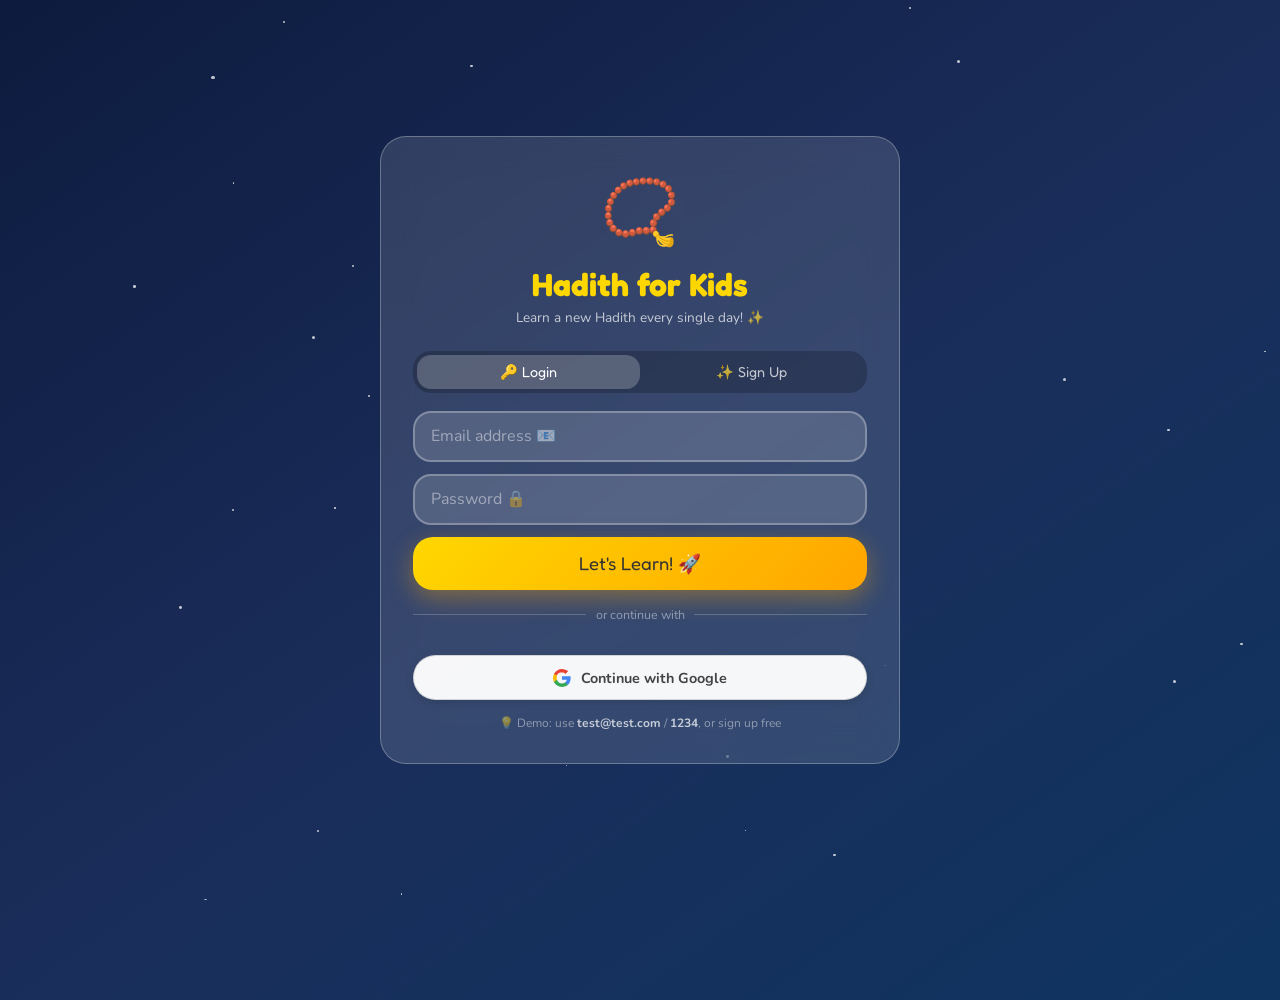
==== commit 26bfc693: "update all files" ====
--- a/index.html
+++ b/index.html
@@ -91,7 +91,7 @@
             data-width="320">
           </div>
           <!-- Fallback button — hidden automatically once GSI renders its iframe -->
-          <button class="btn-primary" id="google-fallback-btn" onclick="handleGoogleFallback()">
+          <button class="btn-google" id="google-fallback-btn" onclick="handleGoogleFallback()">
             <svg width="18" height="18" viewBox="0 0 18 18" fill="none" xmlns="http://www.w3.org/2000/svg" aria-hidden="true">
               <path d="M17.64 9.2c0-.637-.057-1.251-.164-1.84H9v3.481h4.844c-.209 1.125-.843 2.078-1.796 2.717v2.258h2.908C16.658 14.196 17.64 11.9 17.64 9.2z" fill="#4285F4"/>
               <path d="M9 18c2.43 0 4.467-.806 5.956-2.18l-2.909-2.259c-.806.54-1.837.86-3.047.86-2.344 0-4.328-1.584-5.036-3.711H.957v2.332C2.438 15.983 5.482 18 9 18z" fill="#34A853"/>
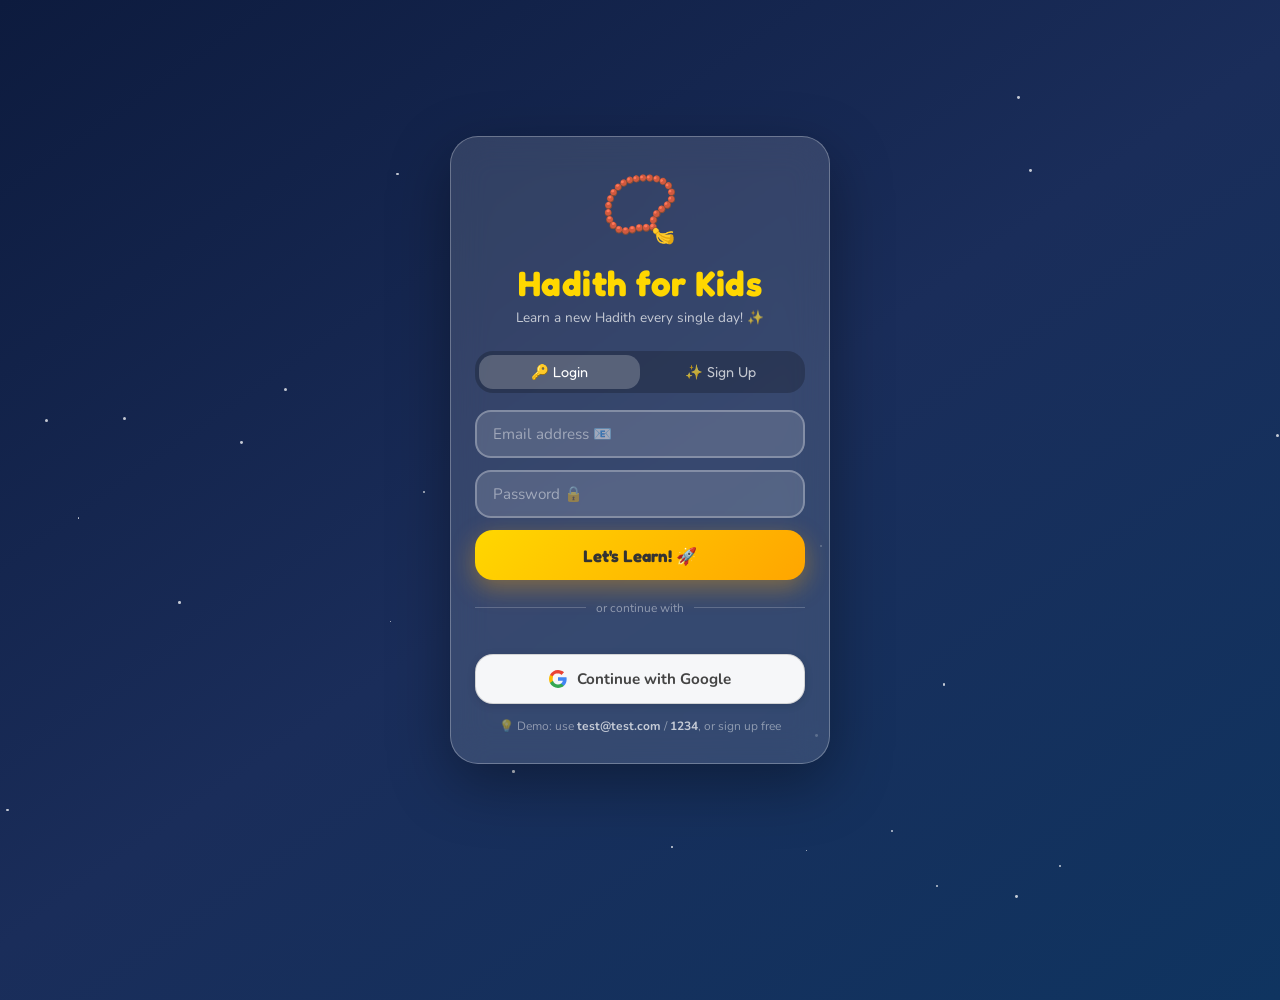
==== commit 28472c6f: "update all files" ====
--- a/index.html
+++ b/index.html
@@ -88,7 +88,7 @@
             data-text="continue_with"
             data-size="large"
             data-logo_alignment="left"
-            data-width="320">
+            data-width="100%">
           </div>
           <!-- Fallback button — hidden automatically once GSI renders its iframe -->
           <button class="btn-google" id="google-fallback-btn" onclick="handleGoogleFallback()">
--- a/css/style.css
+++ b/css/style.css
@@ -42,6 +42,14 @@
   overflow-x: hidden;
   -webkit-text-size-adjust: 100%; /* prevent iOS auto font-size boost */
   text-size-adjust: 100%;
+  word-wrap: break-word;
+  overflow-wrap: break-word;
+}
+* {
+  -webkit-tap-highlight-color: transparent;
+}
+html, body {
+  overflow-x: hidden;
 }
 
 /* ---------- Stars background ---------- */
@@ -226,7 +234,7 @@
 
 /* Google button (fallback) */
 .btn-google {
-  width: 100%; padding: .72rem 1rem;
+  width: 100% !important; min-width: 100% !important; padding: .72rem 1rem;
   background: rgba(255,255,255,.96);
   border: 1.5px solid rgba(0,0,0,.15);
   border-radius: 50px;
@@ -239,7 +247,7 @@
 
 /* GIS rendered button wrapper alignment */
 #google-btn-container { display: flex; flex-direction: column; align-items: stretch; gap: .5rem; }
-.g_id_signin { width: 100% !important; }
+.g_id_signin, .g_id_signin iframe, .g_id_signin > div { width: 100% !important; max-width: 100% !important; }
 
 .demo-note {
   margin-top: .9rem; text-align: center;
@@ -797,4 +805,183 @@
   line-height: 1.6; text-align: center;
   background: rgba(0,0,0,.12);
   border-radius: 16px; padding: .9rem 1rem;
+}
+
+
+/* ============================================================
+   🔥 MOBILE FIX (SMALL DEVICES ≤ 480px)
+   ============================================================ */
+
+@media (max-width: 480px) {
+
+  html {
+    font-size: 15px;
+  }
+
+  #app {
+    padding: 0 12px 100px;
+  }
+
+  /* Header tighter */
+  .app-header {
+    padding: 0.8rem 0;
+  }
+
+  .app-name {
+    font-size: 1rem;
+  }
+
+  /* Hadith card */
+  .hadith-card {
+    padding: 1rem;
+  }
+
+  .hadith-arabic {
+    font-size: 1.1rem;
+    line-height: 1.7;
+  }
+
+  .hadith-text {
+    font-size: 1rem;
+  }
+
+  .hadith-explanation {
+    font-size: 0.8rem;
+  }
+
+  /* Buttons */
+  .btn-primary {
+    font-size: 1rem;
+    padding: 0.75rem;
+  }
+
+  .btn-action {
+    font-size: 0.8rem;
+    padding: 0.5rem;
+    min-width: unset;
+  }
+
+  /* Action buttons stack better */
+  .action-row {
+    flex-direction: column;
+  }
+
+  /* Quiz options */
+  .quiz-option {
+    font-size: 0.8rem;
+    padding: 0.5rem;
+  }
+
+  /* Auth card */
+  .auth-card {
+    padding: 1rem;
+  }
+
+  .auth-title {
+    font-size: 1.5rem;
+  }
+
+  /* Avatar smaller */
+  .avatar {
+    width: 32px;
+    height: 32px;
+    font-size: 0.8rem;
+  }
+
+  /* Bottom nav fix */
+  .bottom-nav {
+    height: 60px;
+  }
+
+  .nav-btn {
+    min-height: 50px;
+    padding: 0.4rem;
+  }
+}
+
+/* ===============================
+   🔥 MODERN AUTH UI UPGRADE
+   =============================== */
+
+.auth-card {
+  max-width: 380px;
+  width: 100%;
+  padding: 1.8rem 1.5rem;
+  border-radius: 28px;
+  box-shadow: 0 20px 60px rgba(0,0,0,0.35);
+}
+
+/* Title cleaner */
+.auth-title {
+  font-size: 2.2rem;
+  letter-spacing: 0.5px;
+}
+
+/* Input fields modern */
+.input-field {
+  height: 48px;
+  border-radius: 16px;
+  font-size: 0.95rem;
+}
+
+/* Primary button (main CTA) */
+.btn-primary {
+  height: 50px;
+  font-size: 1.05rem;
+  border-radius: 18px;
+  font-weight: 700;
+}
+
+/* Divider better spacing */
+.divider {
+  margin: 1.2rem 0;
+  font-size: 0.75rem;
+}
+
+/* Google button FIXED + MODERN */
+.btn-google {
+  height: 50px;
+  border-radius: 18px;
+  font-size: 0.95rem;
+}
+
+/* Ensure Google iframe fills */
+.g_id_signin,
+.g_id_signin > div,
+.g_id_signin iframe {
+  width: 100% !important;
+}
+
+/* Better spacing */
+#google-btn-container {
+  display: flex;
+  flex-direction: column;
+  gap: 0.6rem;
+}
+
+@media (max-width: 480px) {
+  .auth-card {
+    padding: 1.2rem 1rem;
+  }
+
+  .auth-title {
+    font-size: 1.7rem;
+  }
+
+  .btn-primary,
+  .btn-google {
+    height: 46px;
+    font-size: 0.9rem;
+  }
+}
+
+.g_id_signin {
+  display: flex;
+  justify-content: center;
+}
+
+.btn-primary,
+.g_id_signin > div {
+  height: 50px !important;
+  border-radius: 18px !important;
 }
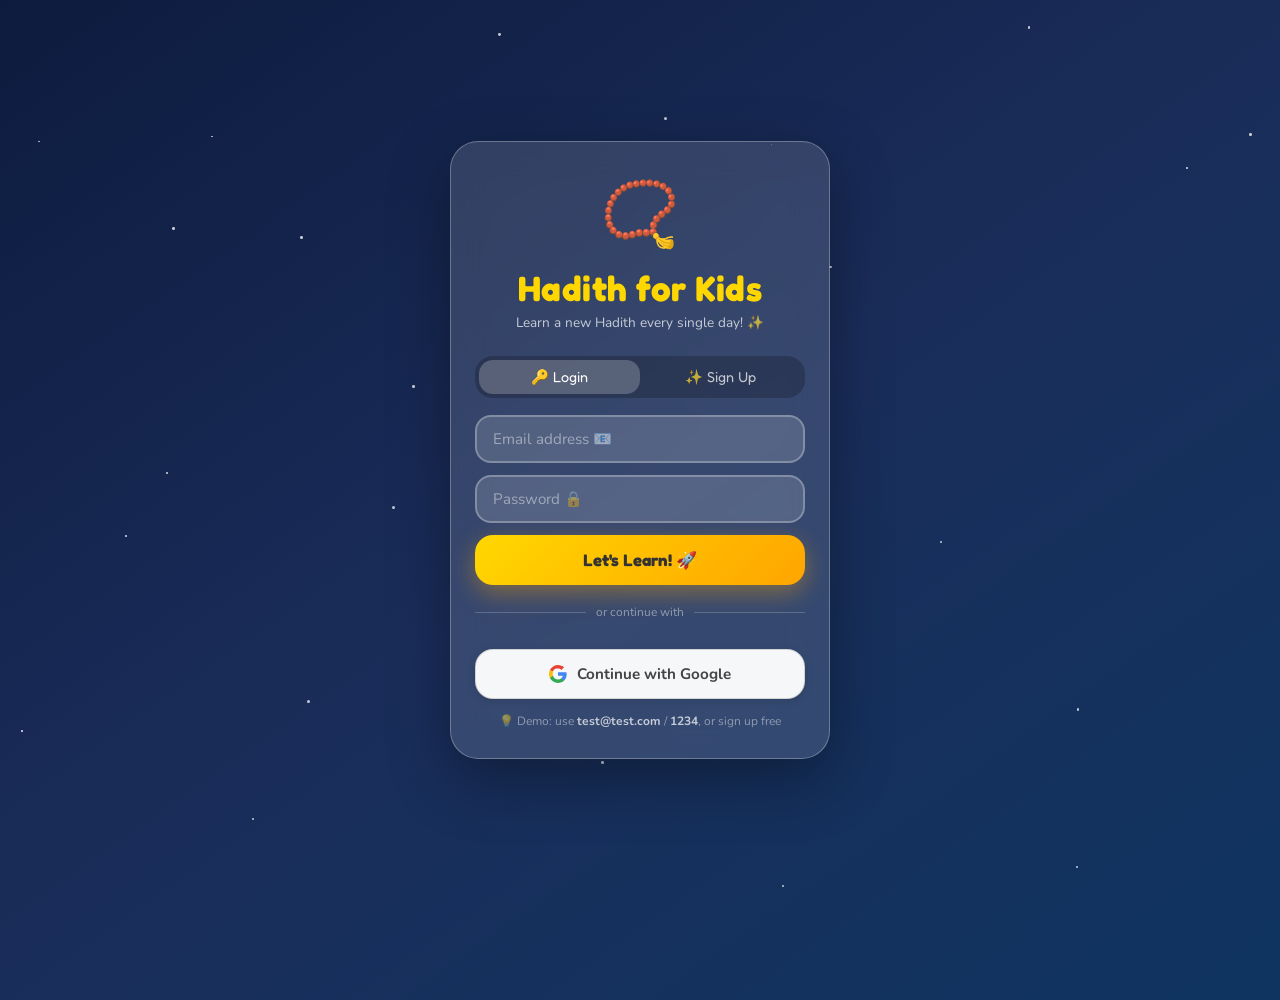
==== commit 3ceaca10: "update all files" ====
--- a/index.html
+++ b/index.html
@@ -81,15 +81,7 @@
             data-auto_prompt="false"
             data-itp_support="true">
           </div>
-          <div class="g_id_signin"
-            data-type="standard"
-            data-shape="pill"
-            data-theme="outline"
-            data-text="continue_with"
-            data-size="large"
-            data-logo_alignment="left"
-            data-width="100%">
-          </div>
+
           <!-- Fallback button — hidden automatically once GSI renders its iframe -->
           <button class="btn-google" id="google-fallback-btn" onclick="handleGoogleFallback()">
             <svg width="18" height="18" viewBox="0 0 18 18" fill="none" xmlns="http://www.w3.org/2000/svg" aria-hidden="true">
--- a/css/style.css
+++ b/css/style.css
@@ -984,4 +984,12 @@
 .g_id_signin > div {
   height: 50px !important;
   border-radius: 18px !important;
+}
+#google-btn-container {
+  width: 100%;
+}
+
+.g_id_signin {
+  width: 100% !important;
+  display: block;
 }
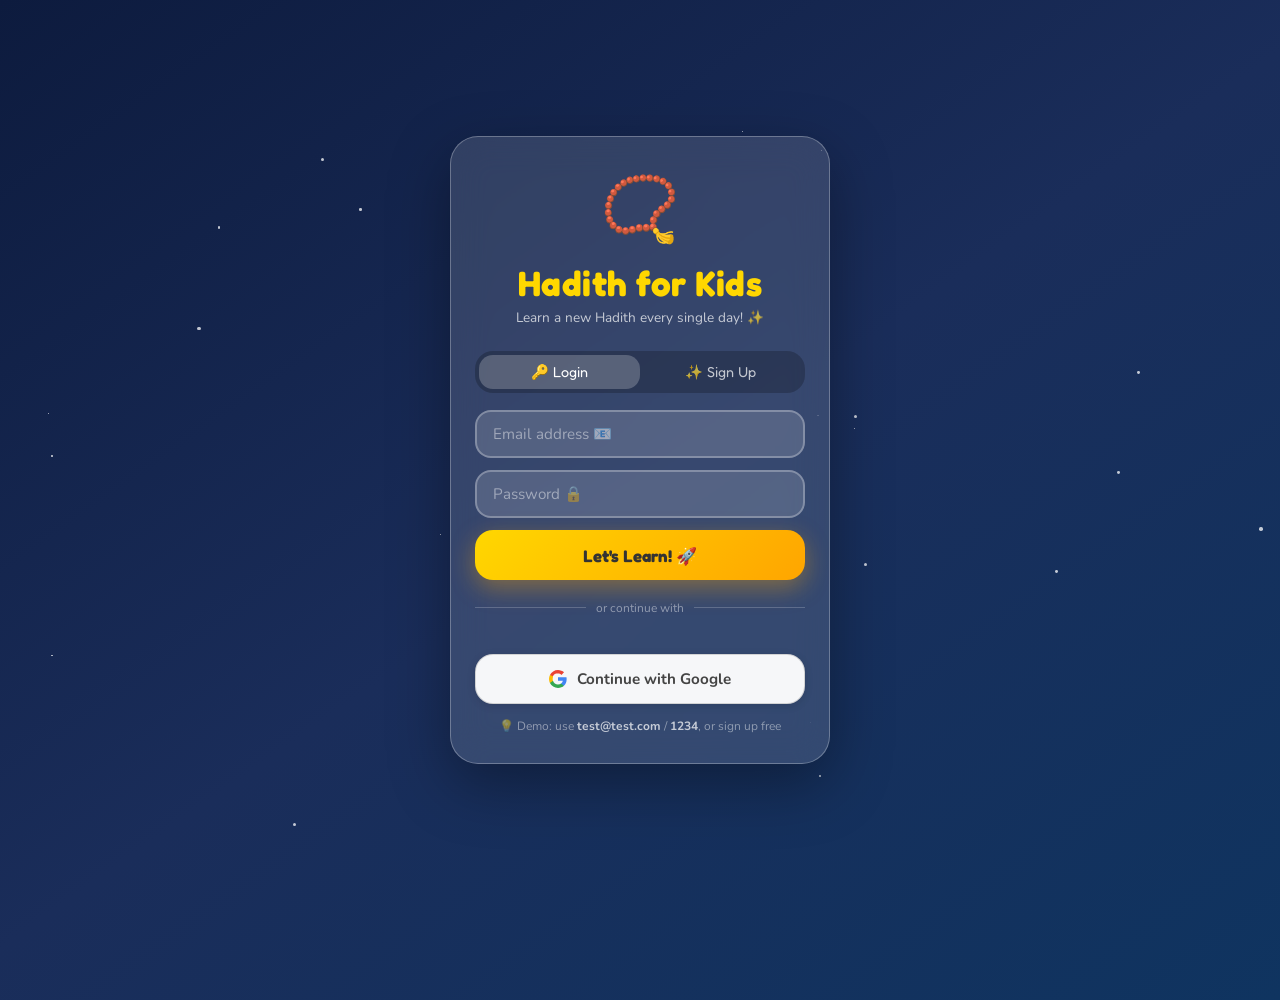
==== commit c7fbe9e2: "update index.html" ====
--- a/index.html
+++ b/index.html
@@ -81,7 +81,14 @@
             data-auto_prompt="false"
             data-itp_support="true">
           </div>
-
+          <div class="g_id_signin"
+            data-type="standard"
+            data-shape="pill"
+            data-theme="outline"
+            data-text="continue_with"
+            data-size="large"
+            data-logo_alignment="left">
+          </div>
           <!-- Fallback button — hidden automatically once GSI renders its iframe -->
           <button class="btn-google" id="google-fallback-btn" onclick="handleGoogleFallback()">
             <svg width="18" height="18" viewBox="0 0 18 18" fill="none" xmlns="http://www.w3.org/2000/svg" aria-hidden="true">
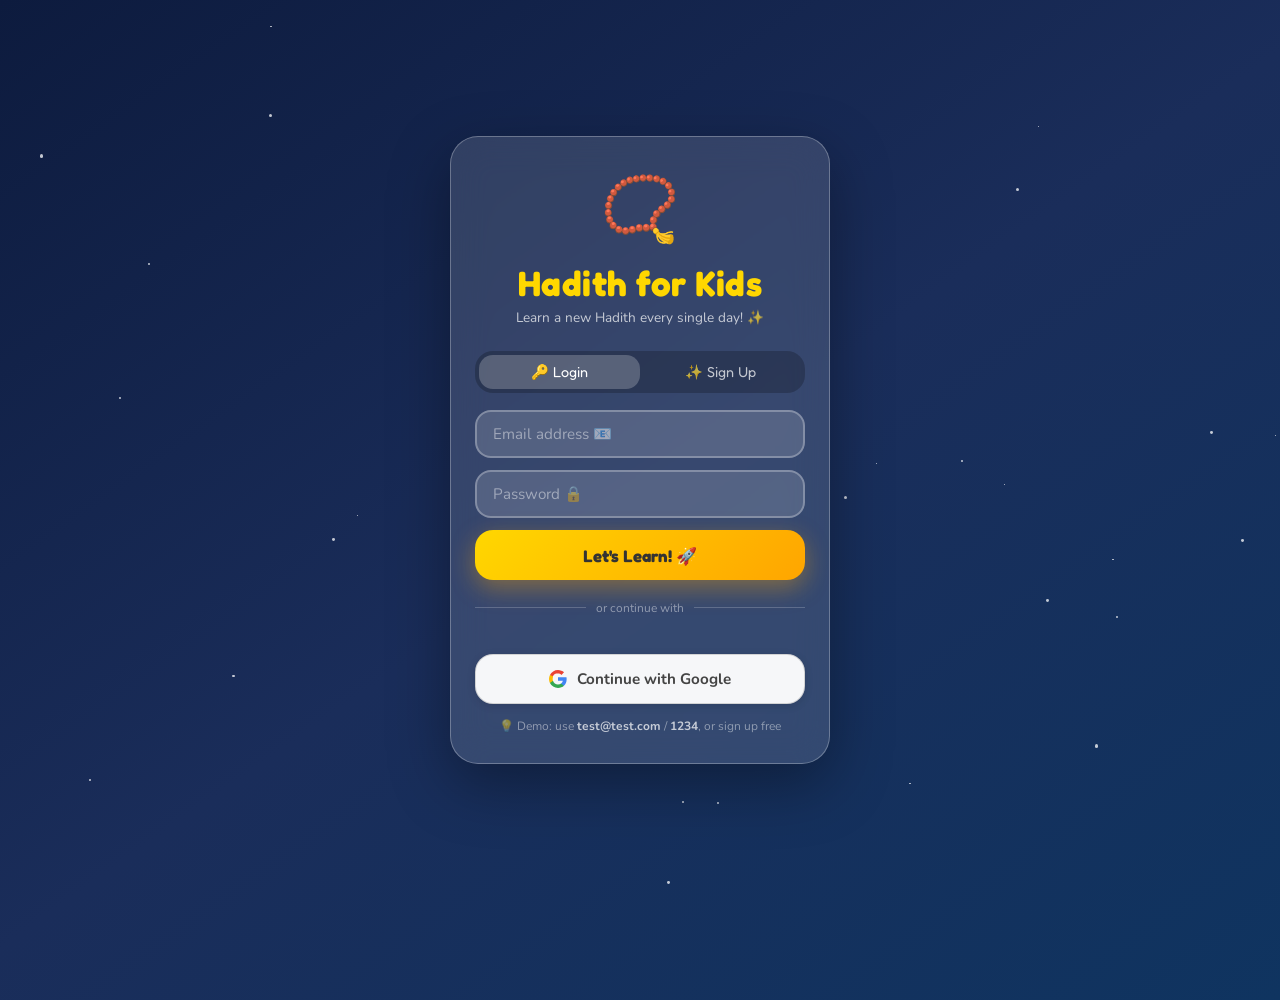
==== commit 596277b8: "update all files" ====
--- a/index.html
+++ b/index.html
@@ -81,14 +81,7 @@
             data-auto_prompt="false"
             data-itp_support="true">
           </div>
-          <div class="g_id_signin"
-            data-type="standard"
-            data-shape="pill"
-            data-theme="outline"
-            data-text="continue_with"
-            data-size="large"
-            data-logo_alignment="left">
-          </div>
+          <div id="google-btn-container"></div>
           <!-- Fallback button — hidden automatically once GSI renders its iframe -->
           <button class="btn-google" id="google-fallback-btn" onclick="handleGoogleFallback()">
             <svg width="18" height="18" viewBox="0 0 18 18" fill="none" xmlns="http://www.w3.org/2000/svg" aria-hidden="true">
--- a/css/style.css
+++ b/css/style.css
@@ -975,11 +975,6 @@
   }
 }
 
-.g_id_signin {
-  display: flex;
-  justify-content: center;
-}
-
 .btn-primary,
 .g_id_signin > div {
   height: 50px !important;
@@ -992,4 +987,8 @@
 .g_id_signin {
   width: 100% !important;
   display: block;
+}
+
+.g_id_signin iframe {
+  min-width: 100% !important;
 }
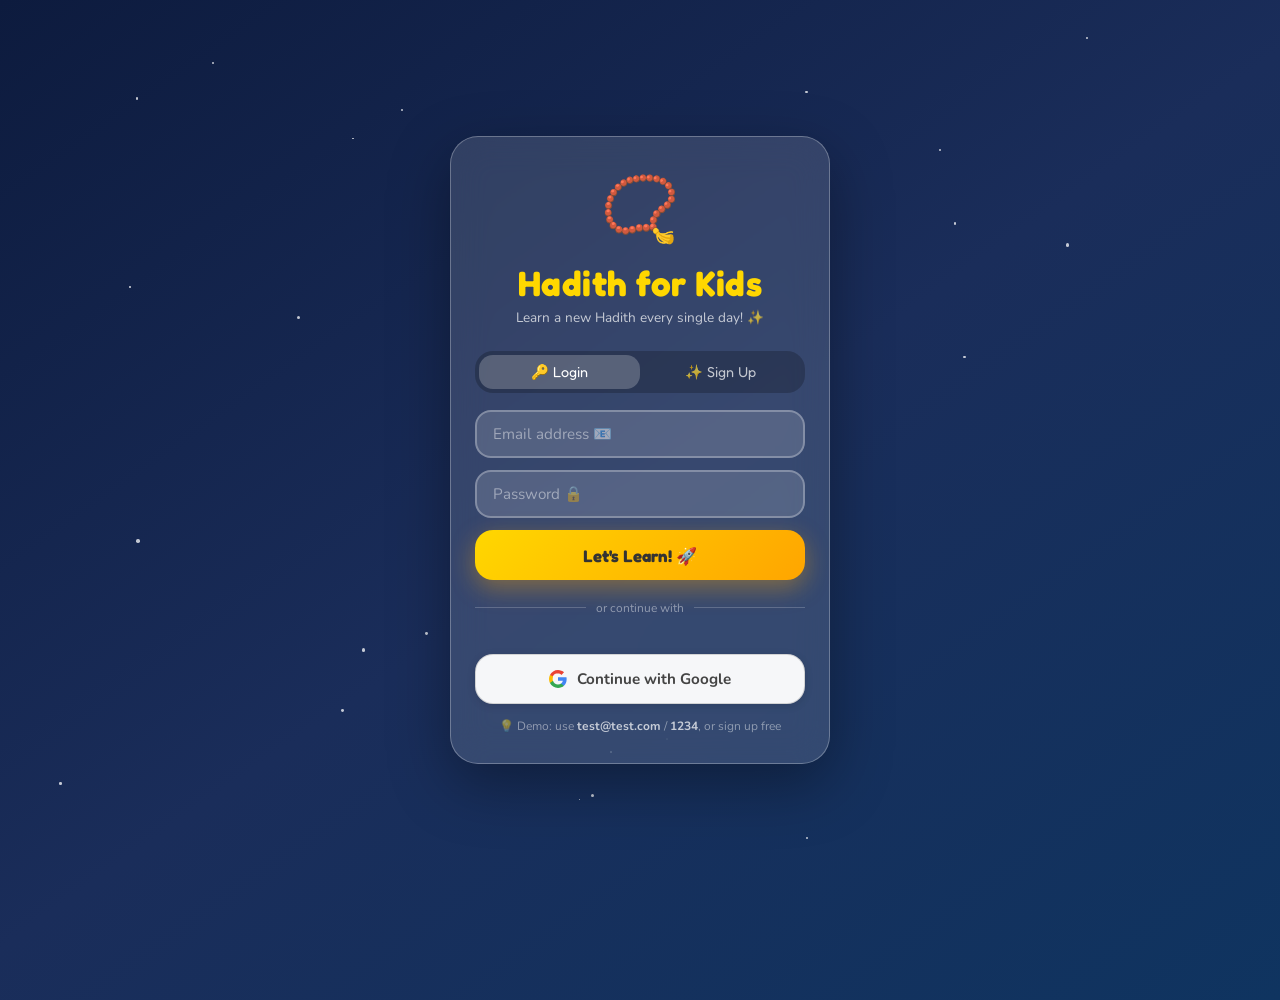
==== commit 6ac722f3: "add PWA files" ====
--- a/index.html
+++ b/index.html
@@ -1,6 +1,8 @@
 <!DOCTYPE html>
 <html lang="en">
 <head>
+  <link rel="manifest" href="manifest.json">
+  <meta name="theme-color" content="#0d1b3e">
   <meta charset="UTF-8" />
   <meta name="viewport" content="width=device-width, initial-scale=1.0" />
   <meta name="description" content="Hadith for Kids – Learn a new authentic Hadith every single day with quizzes, streaks, and badges!" />
